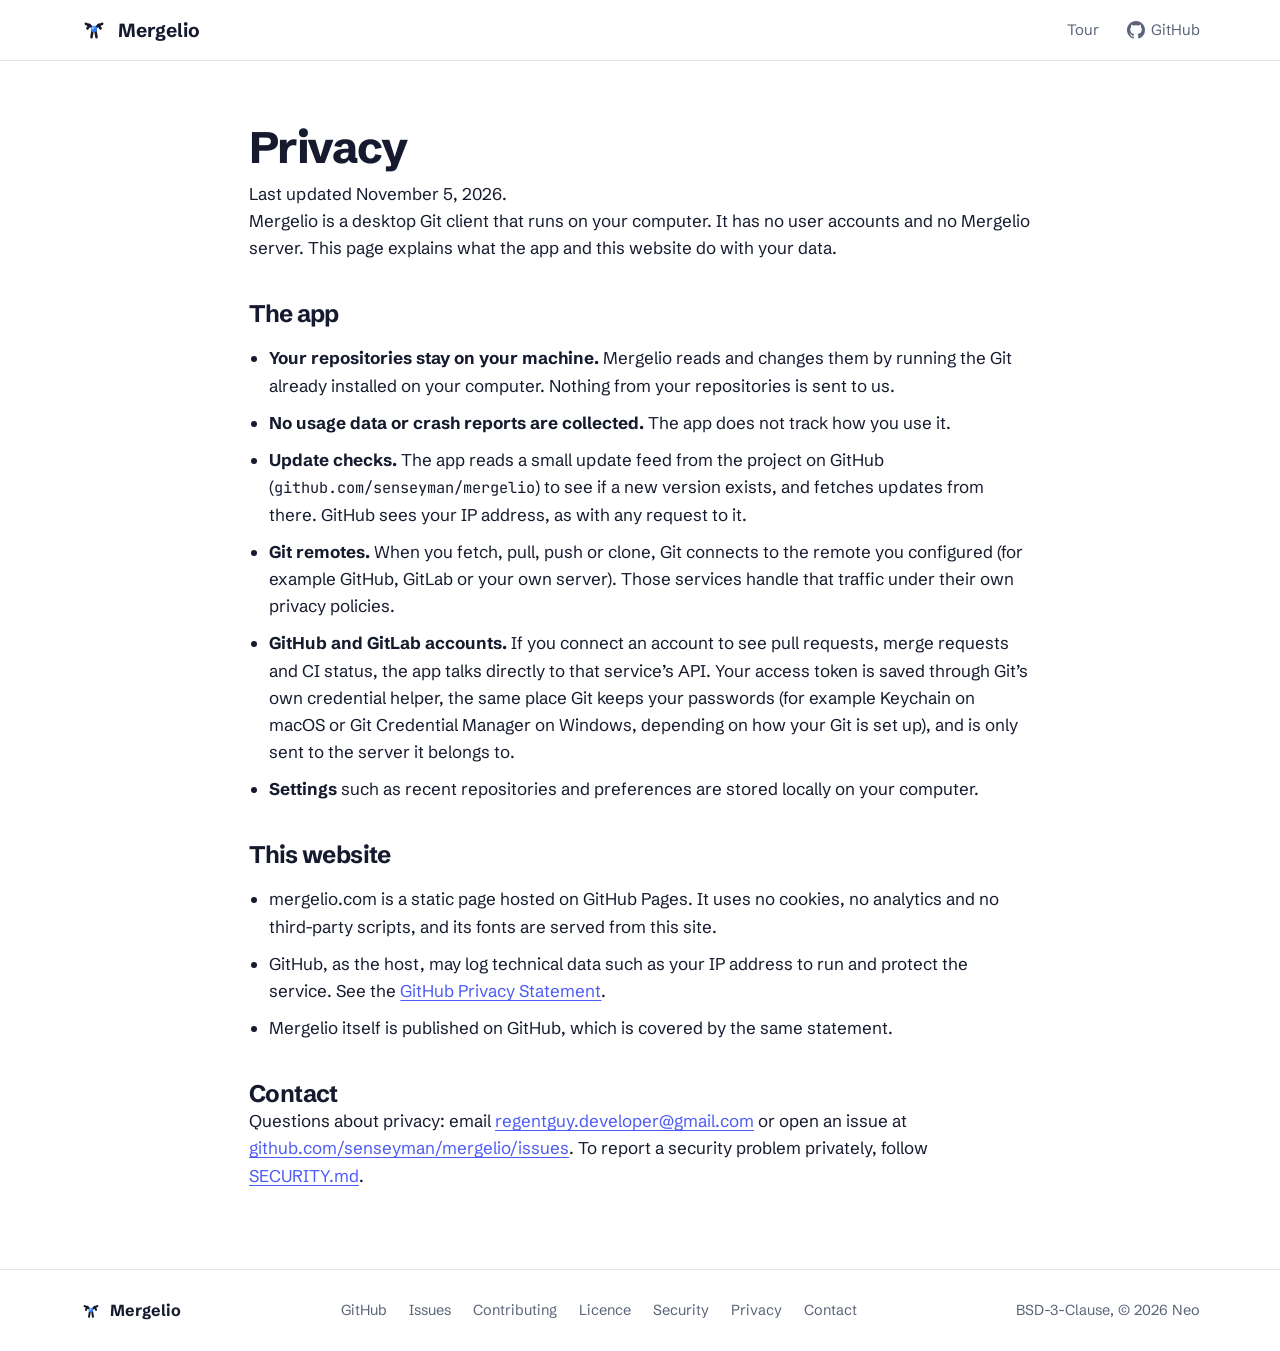
==== website/privacy.html @ a3da8dc9 "add website for mergelio" ====
<!doctype html>
<html lang="en">
<head>
  <meta charset="utf-8">
  <meta name="viewport" content="width=device-width, initial-scale=1">
  <title>Privacy — Mergelio</title>
  <meta name="description" content="What the Mergelio app and the mergelio.com website collect: no accounts, no analytics, no usage data.">
  <meta name="color-scheme" content="light dark">
  <meta name="theme-color" content="#ffffff" media="(prefers-color-scheme: light)">
  <meta name="theme-color" content="#0d1018" media="(prefers-color-scheme: dark)">
  <link rel="canonical" href="https://mergelio.com/privacy.html">
  <link rel="icon" type="image/png" href="img/favicon.png">
  <link rel="apple-touch-icon" href="img/apple-touch-icon.png">
  <link rel="preload" href="fonts/schibsted-grotesk.woff2" as="font" type="font/woff2" crossorigin>
  <link rel="stylesheet" href="style.css">
</head>
<body>
  <svg width="0" height="0" style="position:absolute" aria-hidden="true">
    <defs>
      <linearGradient id="node" x1="0.15" y1="0.1" x2="0.85" y2="0.95">
        <stop offset="0" stop-color="#57a8ff"/>
        <stop offset="1" stop-color="#1e6bf0"/>
      </linearGradient>
      <symbol id="mark" viewBox="0 0 100 100">
        <g stroke="currentColor" stroke-width="9" stroke-linecap="round" fill="none">
          <path d="M50 45 33 33M50 45 67 33M45 52 41 76M55 52 59 76M33 33 21 28M33 33 27 44M67 33 79 28M67 33 73 44"/>
        </g>
        <g fill="currentColor">
          <circle cx="33" cy="33" r="6.5"/><circle cx="67" cy="33" r="6.5"/>
          <circle cx="21" cy="28" r="4"/><circle cx="27" cy="44" r="4"/>
          <circle cx="79" cy="28" r="4"/><circle cx="73" cy="44" r="4"/>
        </g>
        <circle cx="50" cy="46" r="11" fill="url(#node)"/>
        <circle cx="46.5" cy="42.5" r="3.4" fill="#fff" fill-opacity=".55"/>
      </symbol>
    </defs>
  </svg>

  <a class="skip" href="#main">Skip to content</a>

  <header class="nav">
    <div class="wrap nav-row">
      <a class="brand" href="/" aria-label="Mergelio home">
        <svg class="brand-mark" aria-hidden="true"><use href="#mark"/></svg>
        <span>Mergelio</span>
      </a>
      <nav class="nav-links" aria-label="Main">
        <a href="/#tour">Tour</a>
        <a class="gh" href="https://github.com/senseyman/mergelio">
          <svg viewBox="0 0 16 16" aria-hidden="true"><path fill="currentColor" d="M8 0C3.58 0 0 3.58 0 8c0 3.54 2.29 6.53 5.47 7.59.4.07.55-.17.55-.38 0-.19-.01-.82-.01-1.49-2.01.37-2.53-.49-2.69-.94-.09-.23-.48-.94-.82-1.13-.28-.15-.68-.52-.01-.53.63-.01 1.08.58 1.23.82.72 1.21 1.87.87 2.33.66.07-.52.28-.87.51-1.07-1.78-.2-3.64-.89-3.64-3.95 0-.87.31-1.59.82-2.15-.08-.2-.36-1.02.08-2.12 0 0 .67-.21 2.2.82.64-.18 1.32-.27 2-.27s1.36.09 2 .27c1.53-1.04 2.2-.82 2.2-.82.44 1.1.16 1.92.08 2.12.51.56.82 1.27.82 2.15 0 3.07-1.87 3.75-3.65 3.95.29.25.54.73.54 1.48 0 1.07-.01 1.93-.01 2.2 0 .21.15.46.55.38A8.01 8.01 0 0 0 16 8c0-4.42-3.58-8-8-8"/></svg>
          GitHub
        </a>
      </nav>
    </div>
  </header>

  <main id="main" class="wrap prose">
    <h1>Privacy</h1>
    <p class="sub">Last updated November 5, 2026.</p>

    <p>Mergelio is a desktop Git client that runs on your computer. It has no user accounts and no Mergelio server. This page explains what the app and this website do with your data.</p>

    <h2>The app</h2>
    <ul>
      <li><b>Your repositories stay on your machine.</b> Mergelio reads and changes them by running the Git already installed on your computer. Nothing from your repositories is sent to us.</li>
      <li><b>No usage data or crash reports are collected.</b> The app does not track how you use it.</li>
      <li><b>Update checks.</b> The app reads a small update feed from the project on GitHub (<code>github.com/senseyman/mergelio</code>) to see if a new version exists, and fetches updates from there. GitHub sees your IP address, as with any request to it.</li>
      <li><b>Git remotes.</b> When you fetch, pull, push or clone, Git connects to the remote you configured (for example GitHub, GitLab or your own server). Those services handle that traffic under their own privacy policies.</li>
      <li><b>GitHub and GitLab accounts.</b> If you connect an account to see pull requests, merge requests and CI status, the app talks directly to that service’s API. Your access token is saved through Git’s own credential helper, the same place Git keeps your passwords (for example Keychain on macOS or Git Credential Manager on Windows, depending on how your Git is set up), and is only sent to the server it belongs to.</li>
      <li><b>Settings</b> such as recent repositories and preferences are stored locally on your computer.</li>
    </ul>

    <h2>This website</h2>
    <ul>
      <li>mergelio.com is a static page hosted on GitHub Pages. It uses no cookies, no analytics and no third-party scripts, and its fonts are served from this site.</li>
      <li>GitHub, as the host, may log technical data such as your IP address to run and protect the service. See the <a href="https://docs.github.com/en/site-policy/privacy-policies/github-general-privacy-statement">GitHub Privacy Statement</a>.</li>
      <li>Mergelio itself is published on GitHub, which is covered by the same statement.</li>
    </ul>

    <h2>Contact</h2>
    <p>Questions about privacy: email <a href="mailto:regentguy.developer@gmail.com">regentguy.developer@gmail.com</a> or open an issue at <a href="https://github.com/senseyman/mergelio/issues">github.com/senseyman/mergelio/issues</a>. To report a security problem privately, follow <a href="https://github.com/senseyman/mergelio/blob/main/SECURITY.md">SECURITY.md</a>.</p>
  </main>

  <footer class="foot">
    <div class="wrap foot-row">
      <span class="brand small"><svg class="brand-mark" aria-hidden="true"><use href="#mark"/></svg>Mergelio</span>
      <nav aria-label="Project">
        <a href="https://github.com/senseyman/mergelio">GitHub</a>
        <a href="https://github.com/senseyman/mergelio/issues">Issues</a>
        <a href="https://github.com/senseyman/mergelio/blob/main/CONTRIBUTING.md">Contributing</a>
        <a href="https://github.com/senseyman/mergelio/blob/main/LICENSE">Licence</a>
        <a href="https://github.com/senseyman/mergelio/blob/main/SECURITY.md">Security</a>
        <a href="/privacy.html">Privacy</a>
        <a href="mailto:regentguy.developer@gmail.com">Contact</a>
      </nav>
      <span class="copy-note">BSD-3-Clause, © 2026 Neo</span>
    </div>
  </footer>
</body>
</html>
---- website/style.css ----
/* Colours follow the app's own light and dark tokens; the lane colours are
   the ones the app uses to draw branches in the commit graph. */
@font-face {
  font-family: "Schibsted Grotesk";
  src: url("fonts/schibsted-grotesk.woff2") format("woff2");
  font-weight: 400 900;
  font-display: swap;
}
@font-face {
  font-family: "JetBrains Mono";
  src: url("fonts/jetbrains-mono.woff2") format("woff2");
  font-weight: 400;
  font-display: swap;
}

:root {
  --bg: #ffffff;
  --panel: #f6f7fb;
  --rule: #e3e6ee;
  --ink: #151a2e;
  --muted: #5a6378;
  --accent: #4c5bf5;
  --accent-ink: #ffffff;
  --lane-main: #4c5bf5;
  --lane-feature: #0d9488;
  --edge: #8d94a6;
  --font: "Schibsted Grotesk", -apple-system, BlinkMacSystemFont, "Segoe UI", sans-serif;
  --mono: "JetBrains Mono", ui-monospace, SFMono-Regular, Menlo, Consolas, monospace;
  --ease: cubic-bezier(0.3, 0.7, 0.2, 1);
}

@media (prefers-color-scheme: dark) {
  :root {
    --bg: #0d1018;
    --panel: #141823;
    --rule: #252b3a;
    --ink: #e9ebf3;
    --muted: #9aa3b7;
    --accent: #7c8cff;
    --accent-ink: #0d1018;
    --lane-main: #7c8cff;
    --lane-feature: #2cc4b3;
    --edge: #5d6780;
  }
}

* { box-sizing: border-box; }

html { scroll-behavior: smooth; scroll-padding-top: 76px; }

body {
  margin: 0;
  background: var(--bg);
  color: var(--ink);
  font: 400 17px/1.6 var(--font);
  -webkit-font-smoothing: antialiased;
  text-rendering: optimizeLegibility;
}

h1, h2, h3 { margin: 0; font-weight: 700; text-wrap: balance; }
p { margin: 0; }

a { color: var(--accent); text-decoration-thickness: 1px; text-underline-offset: 3px; }
a:hover { text-decoration-thickness: 2px; }
:focus-visible { outline: 2px solid var(--accent); outline-offset: 3px; border-radius: 6px; }

code { font-family: var(--mono); font-size: 0.84em; }

.wrap { width: min(1120px, 100% - 48px); margin-inline: auto; }

.skip {
  position: absolute;
  left: 16px;
  top: -60px;
  padding: 8px 14px;
  background: var(--ink);
  color: var(--bg);
  border-radius: 8px;
  z-index: 20;
}
.skip:focus { top: 12px; }

/* Header */
.nav {
  position: sticky;
  top: 0;
  z-index: 10;
  background: var(--bg);
  border-bottom: 1px solid var(--rule);
}
.nav-row { display: flex; align-items: center; justify-content: space-between; height: 60px; }
.brand { display: inline-flex; align-items: center; gap: 10px; font-weight: 700; font-size: 19px; color: var(--ink); text-decoration: none; }
.brand-mark { width: 28px; height: 28px; color: var(--ink); }
.brand.small { font-size: 16px; gap: 8px; }
.brand.small .brand-mark { width: 22px; height: 22px; }
.nav-links { display: flex; align-items: center; gap: 28px; font-size: 15px; }
.nav-links a { color: var(--muted); text-decoration: none; }
.nav-links a:hover { color: var(--ink); }
.gh { display: inline-flex; align-items: center; gap: 6px; }
.gh svg { width: 18px; height: 18px; }

/* Buttons */
.btn {
  display: inline-flex;
  align-items: center;
  justify-content: center;
  gap: 10px;
  min-height: 48px;
  padding: 0 22px;
  border: 1px solid transparent;
  border-radius: 10px;
  font: 600 16px/1 var(--font);
  text-decoration: none;
  white-space: nowrap;
  cursor: pointer;
}
.btn.primary { background: var(--accent); color: var(--accent-ink); }
.btn.primary:not(:disabled):hover { filter: brightness(1.08); }
.btn.primary small { font-weight: 500; font-size: 14px; opacity: 0.75; }
.btn.small { min-height: 40px; padding: 0 16px; font-size: 15px; }
.btn:disabled { cursor: default; opacity: 0.4; }

/* Hero */
.hero {
  display: grid;
  grid-template-columns: minmax(0, 1.05fr) minmax(0, 1fr);
  align-items: center;
  gap: 64px;
  padding: 88px 0 104px;
}
h1 {
  font-size: clamp(42px, 6vw, 74px);
  line-height: 1.02;
  letter-spacing: -0.035em;
  font-weight: 750;
}
.lead { max-width: 34em; margin-top: 28px; font-size: clamp(18px, 1.9vw, 20px); line-height: 1.55; color: var(--muted); }
.cta { display: flex; flex-wrap: wrap; gap: 12px; margin-top: 36px; }
.cta-note { max-width: 36em; margin-top: 18px; color: var(--muted); font-size: 14.5px; }

/* The merge-and-undo demo: one graph, three states driven by data-state. */
.demo {
  margin: 0;
  padding: 28px 28px 24px;
  border: 1px solid var(--rule);
  border-radius: 16px;
  background: var(--panel);
}
.demo-graph { display: block; width: 100%; height: auto; overflow: visible; }
.demo-graph .edge { fill: none; stroke-width: 4; stroke-linecap: round; }
.lane-main .edge { stroke: var(--lane-main); }
.lane-feature .edge { stroke: var(--lane-feature); }
.nodes-main circle, .nodes-feature circle { stroke: var(--panel); stroke-width: 3; }
.nodes-main circle { fill: var(--lane-main); }
.nodes-feature circle { fill: var(--lane-feature); }

.demo-graph .grow { stroke-dasharray: 1; stroke-dashoffset: 1; transition: stroke-dashoffset 0.45s var(--ease); }
.merge-node { opacity: 0; transform: scale(0.4); transform-box: fill-box; transform-origin: center; transition: opacity 0.2s, transform 0.3s var(--ease); }
.merge-node circle { fill: var(--lane-main); stroke: var(--panel); stroke-width: 3; }
.merge-node .merge-dot { fill: var(--panel); stroke: none; }

.ref rect { stroke-width: 1.5; }
.ref text { font: 600 12.5px var(--font); text-anchor: middle; }
.ref-main rect { fill: var(--lane-main); stroke: var(--lane-main); }
.ref-main text { fill: var(--accent-ink); }
.ref-feature rect { fill: var(--panel); stroke: var(--lane-feature); }
.ref-feature text { fill: var(--ink); }
.ref-main { transition: transform 0.4s var(--ease); }

.demo[data-state="merged"] .grow { stroke-dashoffset: 0; }
.demo[data-state="merged"] .merge-node { opacity: 1; transform: none; transition-delay: 0.3s; }
.demo[data-state="merged"] .ref-main { transform: translateX(92px); transition-delay: 0.3s; }
/* Going back runs the same moves in reverse order: node, pointer, then lines. */
.demo:not([data-state="merged"]) .grow { transition-delay: 0.25s; }

.demo figcaption { margin-top: 20px; }
.demo-status { min-height: 3.2em; font-size: 15.5px; line-height: 1.55; }
.demo-actions { display: flex; flex-wrap: wrap; gap: 10px; margin-top: 14px; }
.demo-actions[hidden] { display: none; }

/* Section headings */
h2 {
  font-size: clamp(30px, 3.8vw, 44px);
  line-height: 1.08;
  letter-spacing: -0.025em;
}

/* Tour: the steps hang off one lane, like commits on a branch. */
.tour { padding: 96px 0 40px; border-top: 1px solid var(--rule); }
.tour h2 { margin-bottom: 56px; }
.lane { list-style: none; margin: 0; padding: 0; }
.step { position: relative; padding: 0 0 72px 64px; }
.step::before {
  content: "";
  position: absolute;
  left: 11px;
  top: 14px;
  bottom: -14px;
  width: 4px;
  border-radius: 2px;
  background: var(--lane-main);
}
.step::after {
  content: "";
  position: absolute;
  left: 3px;
  top: 6px;
  width: 20px;
  height: 20px;
  border-radius: 50%;
  background: var(--lane-main);
  box-shadow: 0 0 0 5px var(--bg);
}
.step:last-child { padding-bottom: 24px; }
.step:last-child::before { display: none; }
/* The last step is where the branch head sits. */
.step-head::after { width: 26px; height: 26px; left: 0; top: 3px; background: var(--bg); border: 7px solid var(--lane-main); box-shadow: none; }
.step h3 { font-size: clamp(23px, 2.4vw, 28px); line-height: 1.2; letter-spacing: -0.015em; }
.step p { max-width: 36em; margin-top: 12px; color: var(--muted); }
.shot { display: block; margin-top: 32px; }
/* Crops of one panel sit a little narrower than the whole-window shot, so
   the window reads as the frame and the crops as close-ups of it. */
.shot-crop { max-width: 940px; }
.step-split .shot-side { max-width: 520px; }
@media (min-width: 960px) {
  .step-split {
    display: grid;
    grid-template-columns: minmax(0, 1fr) minmax(0, 480px);
    grid-template-rows: auto 1fr;
    column-gap: 56px;
  }
  .step-split h3, .step-split p { grid-column: 1; }
  .step-split .shot-side { grid-column: 2; grid-row: 1 / span 2; margin-top: 0; }
}
.shot img {
  display: block;
  width: 100%;
  height: auto;
  border: 1px solid var(--rule);
  border-radius: 12px;
}

/* The undo clip: one video per theme, only the visible one ever loads. */
.clip { margin: 32px 0 0; }
.clip video {
  display: block;
  width: 100%;
  height: auto;
  border: 1px solid var(--rule);
  border-radius: 12px;
  background: var(--panel);
}
.clip-dark { display: none !important; }
@media (prefers-color-scheme: dark) {
  .clip-light { display: none !important; }
  .clip-dark { display: block !important; }
}
.clip figcaption { display: flex; align-items: flex-start; justify-content: space-between; gap: 20px; margin-top: 14px; }
.clip figcaption p { max-width: 36em; color: var(--muted); font-size: 15.5px; }
.clip-toggle[hidden] { display: none; }

/* Also */
.also { padding: 88px 0; border-top: 1px solid var(--rule); }
.also h2 { margin-bottom: 44px; }
.also-list {
  display: grid;
  grid-template-columns: repeat(2, minmax(0, 1fr));
  gap: 44px 64px;
  margin: 0;
}
.also-list > div { padding-top: 20px; border-top: 1px solid var(--rule); }
.also-list dt { font-weight: 700; font-size: 19px; }
.also-list dd { margin: 8px 0 0; max-width: 34em; color: var(--muted); }

.sub { margin-top: 10px; color: var(--muted); }
.clip-toggle {
  flex: none;
  min-height: 38px;
  padding: 0 12px;
  border: 1px solid var(--edge);
  border-radius: 8px;
  background: var(--bg);
  color: var(--muted);
  font: 600 13px var(--font);
  cursor: pointer;
}
.clip-toggle:hover { color: var(--ink); border-color: var(--muted); }

/* Privacy page */
.prose { max-width: 46em; padding: 64px 0 80px; }
.prose h1 { font-size: clamp(32px, 5vw, 44px); }
.prose h2 { margin-top: 40px; font-size: 24px; }
.prose p, .prose li { color: var(--ink); line-height: 1.6; }
.prose ul { padding-left: 1.2em; }
.prose li + li { margin-top: 10px; }
.prose code { font-size: .9em; overflow-wrap: anywhere; }

/* Footer */
.foot { border-top: 1px solid var(--rule); padding: 28px 0; color: var(--muted); font-size: 14.5px; }
.foot-row { display: flex; flex-wrap: wrap; align-items: center; justify-content: space-between; gap: 16px; }
.foot nav { display: flex; flex-wrap: wrap; gap: 22px; }
.foot nav a { color: var(--muted); text-decoration: none; }
.foot nav a:hover { color: var(--ink); }

@media (max-width: 960px) {
  .hero { grid-template-columns: 1fr; gap: 48px; padding: 64px 0 80px; }
}

@media (max-width: 640px) {
  .wrap { width: min(1120px, 100% - 32px); }
  .nav-links { gap: 20px; }
  .nav-links a:not(.gh) { display: none; }
  .hero { padding: 44px 0 64px; }
  .demo { padding: 20px 16px 18px; }
  .demo-status { min-height: 4.7em; }
  .tour, .also { padding-top: 64px; }
  .step { padding-left: 44px; padding-bottom: 56px; }
  .also-list { grid-template-columns: 1fr; gap: 28px; }
}

@media (prefers-reduced-motion: reduce) {
  html { scroll-behavior: auto; }
  .demo *, .demo-graph * { transition: none !important; }
}
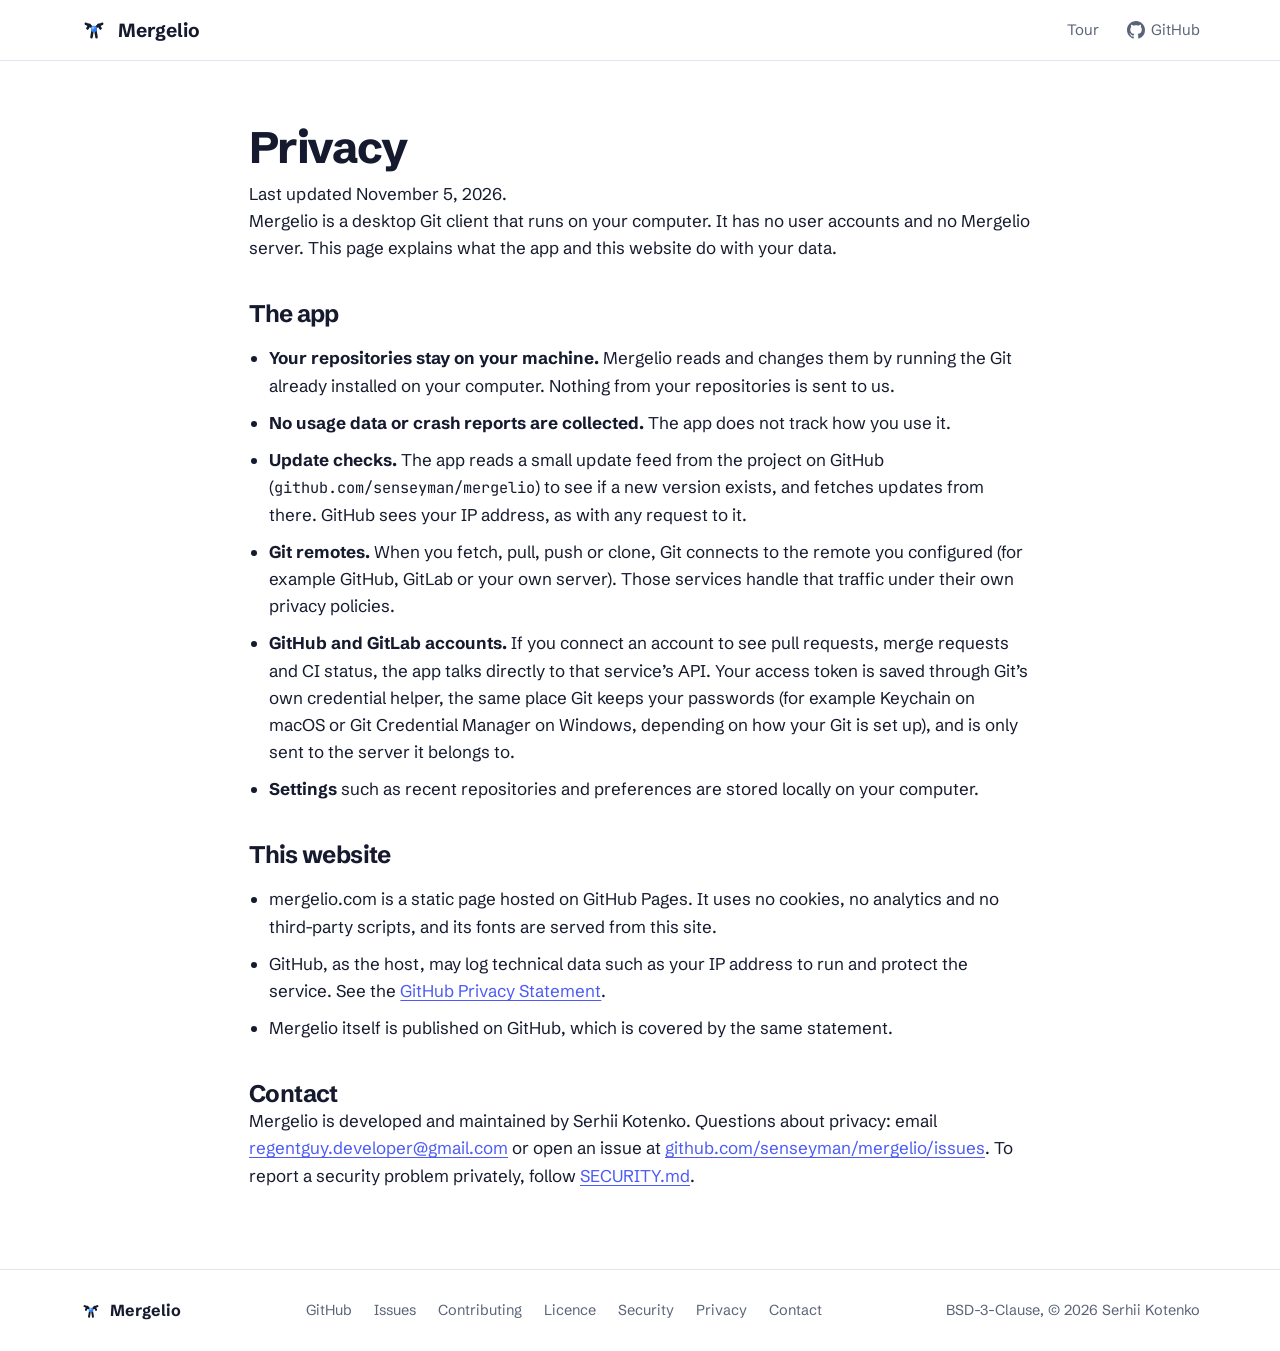
==== commit 33215fd7: "chore: author name Replace the "Neo" handle with the author's real name in the licence, README, site" ====
--- a/website/privacy.html
+++ b/website/privacy.html
@@ -78,7 +78,7 @@
     </ul>
 
     <h2>Contact</h2>
-    <p>Questions about privacy: email <a href="mailto:regentguy.developer@gmail.com">regentguy.developer@gmail.com</a> or open an issue at <a href="https://github.com/senseyman/mergelio/issues">github.com/senseyman/mergelio/issues</a>. To report a security problem privately, follow <a href="https://github.com/senseyman/mergelio/blob/main/SECURITY.md">SECURITY.md</a>.</p>
+    <p>Mergelio is developed and maintained by Serhii Kotenko. Questions about privacy: email <a href="mailto:regentguy.developer@gmail.com">regentguy.developer@gmail.com</a> or open an issue at <a href="https://github.com/senseyman/mergelio/issues">github.com/senseyman/mergelio/issues</a>. To report a security problem privately, follow <a href="https://github.com/senseyman/mergelio/blob/main/SECURITY.md">SECURITY.md</a>.</p>
   </main>
 
   <footer class="foot">
@@ -93,7 +93,7 @@
         <a href="/privacy.html">Privacy</a>
         <a href="mailto:regentguy.developer@gmail.com">Contact</a>
       </nav>
-      <span class="copy-note">BSD-3-Clause, © 2026 Neo</span>
+      <span class="copy-note">BSD-3-Clause, © 2026 Serhii Kotenko</span>
     </div>
   </footer>
 </body>
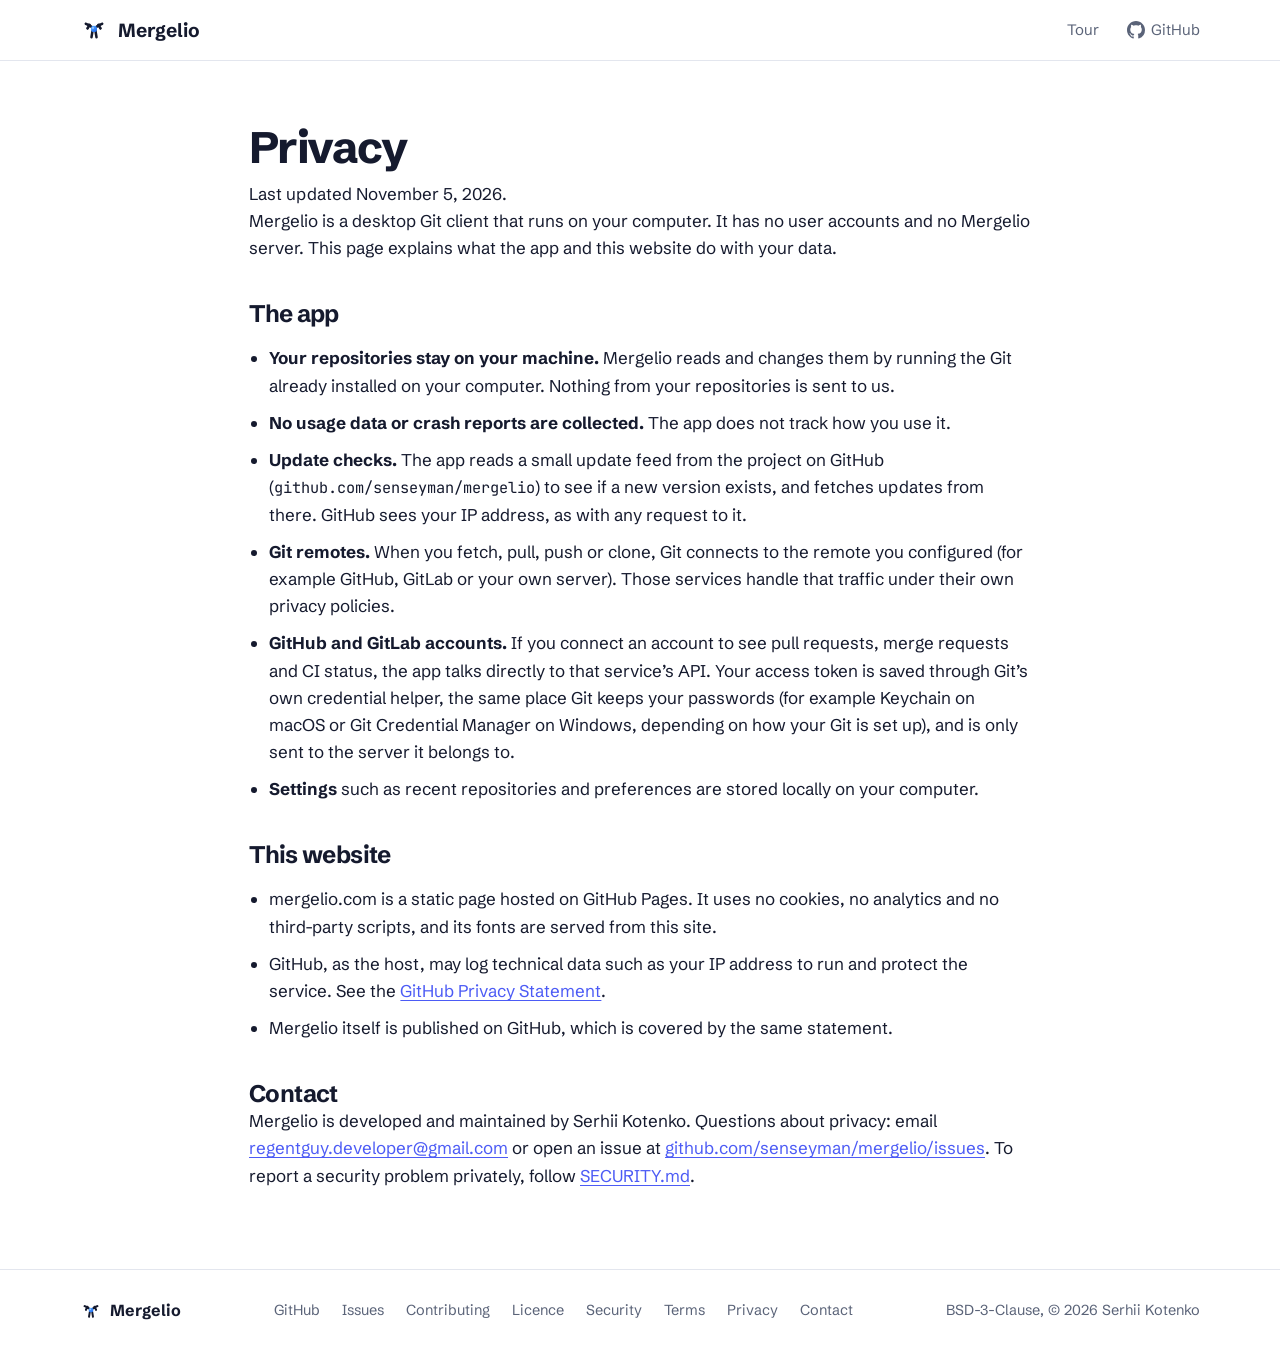
==== commit a0c40ee3: "upd website for google search" ====
--- a/website/privacy.html
+++ b/website/privacy.html
@@ -90,6 +90,7 @@
         <a href="https://github.com/senseyman/mergelio/blob/main/CONTRIBUTING.md">Contributing</a>
         <a href="https://github.com/senseyman/mergelio/blob/main/LICENSE">Licence</a>
         <a href="https://github.com/senseyman/mergelio/blob/main/SECURITY.md">Security</a>
+        <a href="/terms.html">Terms</a>
         <a href="/privacy.html">Privacy</a>
         <a href="mailto:regentguy.developer@gmail.com">Contact</a>
       </nav>
--- a/website/style.css
+++ b/website/style.css
@@ -117,7 +117,6 @@
 .btn.primary { background: var(--accent); color: var(--accent-ink); }
 .btn.primary:not(:disabled):hover { filter: brightness(1.08); }
 .btn.primary small { font-weight: 500; font-size: 14px; opacity: 0.75; }
-.btn.small { min-height: 40px; padding: 0 16px; font-size: 15px; }
 .btn:disabled { cursor: default; opacity: 0.4; }
 
 /* Hero */
@@ -137,46 +136,142 @@
 .lead { max-width: 34em; margin-top: 28px; font-size: clamp(18px, 1.9vw, 20px); line-height: 1.55; color: var(--muted); }
 .cta { display: flex; flex-wrap: wrap; gap: 12px; margin-top: 36px; }
 .cta-note { max-width: 36em; margin-top: 18px; color: var(--muted); font-size: 14.5px; }
-
-/* The merge-and-undo demo: one graph, three states driven by data-state. */
-.demo {
-  margin: 0;
-  padding: 28px 28px 24px;
-  border: 1px solid var(--rule);
-  border-radius: 16px;
+.cta-alt { margin-top: 14px; color: var(--muted); font-size: 15px; }
+.cta-alt[hidden] { display: none; }
+
+/* Download icon inside buttons */
+.btn .i { flex: none; width: 20px; height: 20px; }
+.btn.big { min-height: 60px; padding: 0 26px; border-radius: 12px; font-size: 17px; }
+.btn.big .i { width: 22px; height: 22px; }
+.btn-text { display: flex; flex-direction: column; align-items: flex-start; gap: 5px; text-align: left; }
+.btn-text small { font-weight: 500; font-size: 13px; line-height: 1.2; opacity: 0.8; white-space: normal; }
+.btn.quiet { background: transparent; color: var(--ink); border-color: var(--edge); }
+.btn.quiet:not(:disabled):hover { border-color: var(--muted); }
+
+/* Hero playground: a small app window with a live commit graph. */
+.play { margin: 0; min-width: 0; }
+.win {
+  overflow: hidden;
+  border: 1px solid var(--rule);
+  border-radius: 14px;
+  background: var(--bg);
+  box-shadow: 0 1px 2px rgb(0 0 0 / 0.04), 0 24px 60px -24px rgb(21 26 46 / 0.28);
+}
+.win-bar {
+  display: flex;
+  align-items: center;
+  gap: 12px;
+  height: 40px;
+  padding: 0 10px 0 14px;
+  border-bottom: 1px solid var(--rule);
   background: var(--panel);
 }
-.demo-graph { display: block; width: 100%; height: auto; overflow: visible; }
-.demo-graph .edge { fill: none; stroke-width: 4; stroke-linecap: round; }
-.lane-main .edge { stroke: var(--lane-main); }
-.lane-feature .edge { stroke: var(--lane-feature); }
-.nodes-main circle, .nodes-feature circle { stroke: var(--panel); stroke-width: 3; }
-.nodes-main circle { fill: var(--lane-main); }
-.nodes-feature circle { fill: var(--lane-feature); }
-
-.demo-graph .grow { stroke-dasharray: 1; stroke-dashoffset: 1; transition: stroke-dashoffset 0.45s var(--ease); }
-.merge-node { opacity: 0; transform: scale(0.4); transform-box: fill-box; transform-origin: center; transition: opacity 0.2s, transform 0.3s var(--ease); }
-.merge-node circle { fill: var(--lane-main); stroke: var(--panel); stroke-width: 3; }
-.merge-node .merge-dot { fill: var(--panel); stroke: none; }
-
-.ref rect { stroke-width: 1.5; }
-.ref text { font: 600 12.5px var(--font); text-anchor: middle; }
-.ref-main rect { fill: var(--lane-main); stroke: var(--lane-main); }
-.ref-main text { fill: var(--accent-ink); }
-.ref-feature rect { fill: var(--panel); stroke: var(--lane-feature); }
-.ref-feature text { fill: var(--ink); }
-.ref-main { transition: transform 0.4s var(--ease); }
-
-.demo[data-state="merged"] .grow { stroke-dashoffset: 0; }
-.demo[data-state="merged"] .merge-node { opacity: 1; transform: none; transition-delay: 0.3s; }
-.demo[data-state="merged"] .ref-main { transform: translateX(92px); transition-delay: 0.3s; }
-/* Going back runs the same moves in reverse order: node, pointer, then lines. */
-.demo:not([data-state="merged"]) .grow { transition-delay: 0.25s; }
-
-.demo figcaption { margin-top: 20px; }
-.demo-status { min-height: 3.2em; font-size: 15.5px; line-height: 1.55; }
-.demo-actions { display: flex; flex-wrap: wrap; gap: 10px; margin-top: 14px; }
-.demo-actions[hidden] { display: none; }
+.win-dots { display: inline-flex; gap: 7px; }
+.win-dots i { width: 11px; height: 11px; border-radius: 50%; background: var(--rule); }
+.win-title { flex: 1; min-width: 0; font-size: 13px; font-weight: 600; color: var(--ink); white-space: nowrap; overflow: hidden; text-overflow: ellipsis; }
+.win-title span { font-weight: 400; color: var(--muted); }
+.tour-toggle {
+  display: inline-flex;
+  align-items: center;
+  gap: 7px;
+  height: 26px;
+  padding: 0 10px;
+  border: 1px solid var(--rule);
+  border-radius: 999px;
+  background: var(--bg);
+  color: var(--muted);
+  font: 600 12px var(--font);
+  cursor: pointer;
+}
+.tour-toggle::before { content: ""; width: 7px; height: 7px; border-radius: 50%; background: var(--edge); }
+.play.touring .tour-toggle::before { background: var(--lane-feature); animation: pulse 1.6s ease-in-out infinite; }
+.tour-toggle:hover { color: var(--ink); }
+.tour-toggle[hidden] { display: none; }
+@keyframes pulse { 50% { opacity: 0.3; } }
+
+.win-tools { display: flex; flex-wrap: wrap; gap: 8px; padding: 12px 14px; border-bottom: 1px solid var(--rule); }
+.win-tools[hidden] { display: none; }
+.tool {
+  min-height: 32px;
+  padding: 0 12px;
+  border: 1px solid var(--rule);
+  border-radius: 8px;
+  background: var(--panel);
+  color: var(--ink);
+  font: 600 13px var(--font);
+  cursor: pointer;
+  transition: border-color 0.15s, background 0.15s;
+}
+.tool:not(:disabled):hover { border-color: var(--accent); }
+.tool:disabled { cursor: default; opacity: 0.4; }
+
+.win-graph { position: relative; }
+.win-graph picture img { display: block; width: 100%; height: auto; }
+.win-graph.live { overflow: hidden; }
+.g-svg { position: absolute; left: 0; top: 0; overflow: visible; }
+.g-edge { fill: none; stroke-width: 3; stroke-linecap: round; stroke-dasharray: 1; transition: d 0.5s var(--ease), opacity 0.35s; }
+.g-edge.enter { animation: draw 0.5s var(--ease) 0.15s backwards; }
+@keyframes draw { from { stroke-dashoffset: 1; } }
+.g-edge.out { opacity: 0; }
+.g-edge.lane-0 { stroke: var(--lane-main); }
+.g-edge.lane-1 { stroke: var(--lane-feature); }
+.g-node { transition: transform 0.5s var(--ease), opacity 0.35s; }
+.g-node circle { stroke: var(--bg); stroke-width: 3; }
+.g-node.enter circle { transform-box: fill-box; transform-origin: center; animation: pop 0.35s var(--ease) 0.2s backwards; }
+@keyframes pop { from { transform: scale(0); } }
+.g-node.lane-0 circle { fill: var(--lane-main); }
+.g-node.lane-1 circle { fill: var(--lane-feature); }
+.g-node circle.g-hole { fill: var(--bg); stroke: none; }
+.g-node.out { opacity: 0; }
+
+.g-rows { list-style: none; margin: 0; padding: 0; }
+.g-row {
+  position: absolute;
+  left: var(--gutter, 58px);
+  right: 10px;
+  top: 0;
+  display: flex;
+  align-items: center;
+  gap: 12px;
+  height: 34px;
+  padding: 0 8px;
+  border-radius: 7px;
+  font-size: 14px;
+  transition: transform 0.5s var(--ease), opacity 0.35s, background 0.6s;
+}
+.g-row.out { opacity: 0; }
+.g-row.enter { animation: rise 0.4s var(--ease) backwards; }
+@keyframes rise { from { opacity: 0; } }
+.g-row.new { background: color-mix(in srgb, var(--accent) 12%, transparent); }
+.g-sha { flex: none; color: var(--muted); font-size: 12px; }
+.g-msg { flex: 1; min-width: 0; overflow: hidden; white-space: nowrap; text-overflow: ellipsis; color: var(--ink); }
+.g-row.fixup .g-msg { color: var(--muted); font-style: italic; }
+.g-refs { flex: none; display: inline-flex; gap: 6px; }
+.pill { padding: 2px 9px; border-radius: 999px; font-size: 12px; font-weight: 600; line-height: 1.5; }
+.pill.lane-0 { background: var(--lane-main); color: var(--accent-ink); }
+.pill.lane-1 { border: 1.5px solid var(--lane-feature); color: var(--ink); padding: 0.5px 8px; }
+
+.win-foot {
+  display: flex;
+  align-items: center;
+  gap: 12px;
+  padding: 10px 14px;
+  border-top: 1px solid var(--rule);
+  background: var(--panel);
+  font-size: 12.5px;
+}
+.win-foot[hidden] { display: none; }
+.j-label { flex: none; font-weight: 700; color: var(--muted); text-transform: uppercase; letter-spacing: 0.06em; font-size: 11px; }
+.journal { flex: 1; min-width: 0; display: flex; gap: 6px; margin: 0; padding: 0; list-style: none; overflow: hidden; white-space: nowrap;
+  -webkit-mask-image: linear-gradient(90deg, #000 80%, transparent); mask-image: linear-gradient(90deg, #000 80%, transparent); }
+.journal li { flex: none; }
+.journal li { padding: 2px 8px; border-radius: 6px; background: var(--bg); border: 1px solid var(--rule); color: var(--ink); }
+.journal li.j-undone { color: var(--muted); text-decoration: line-through; opacity: 0.7; }
+.journal li.j-empty { border-style: dashed; background: none; color: var(--muted); }
+.win-undo { flex: none; display: inline-flex; gap: 6px; }
+.win-undo .tool { min-height: 28px; padding: 0 10px; font-size: 12.5px; background: var(--bg); }
+
+.play-status { min-height: 3.2em; margin-top: 18px; color: var(--muted); font-size: 15px; line-height: 1.55; }
 
 /* Section headings */
 h2 {
@@ -272,7 +367,126 @@
 .also-list dt { font-weight: 700; font-size: 19px; }
 .also-list dd { margin: 8px 0 0; max-width: 34em; color: var(--muted); }
 
+/* Downloads */
+.download { padding: 88px 0 96px; border-top: 1px solid var(--rule); }
 .sub { margin-top: 10px; color: var(--muted); }
+
+.os-tabs {
+  display: grid;
+  grid-template-columns: repeat(3, minmax(0, 1fr));
+  gap: 6px;
+  margin-top: 40px;
+  padding: 6px;
+  border: 1px solid var(--rule);
+  border-radius: 14px;
+  background: var(--panel);
+}
+.os-tabs[hidden] { display: none; }
+.os-tab {
+  position: relative;
+  display: flex;
+  flex-direction: column;
+  align-items: flex-start;
+  gap: 2px;
+  padding: 12px 16px;
+  border: 1px solid transparent;
+  border-radius: 10px;
+  background: transparent;
+  color: var(--muted);
+  font: inherit;
+  text-align: left;
+  cursor: pointer;
+  transition: background 0.15s, color 0.15s, border-color 0.15s;
+}
+.os-tab:hover { color: var(--ink); }
+.os-tab[aria-selected="true"] { background: var(--bg); color: var(--ink); border-color: var(--rule); box-shadow: 0 1px 2px rgb(0 0 0 / 0.06); }
+.os-name { font-weight: 700; font-size: 18px; line-height: 1.3; }
+.os-meta { font-size: 13.5px; color: var(--muted); }
+.os-tab.yours::after {
+  content: "Your system";
+  position: absolute;
+  top: 12px;
+  right: 14px;
+  padding: 2px 8px;
+  border-radius: 999px;
+  background: color-mix(in srgb, var(--accent) 14%, transparent);
+  color: var(--accent);
+  font-size: 12px;
+  font-weight: 600;
+}
+
+.os-panel {
+  display: grid;
+  grid-template-columns: minmax(0, 0.9fr) minmax(0, 1.3fr);
+  gap: 48px;
+  margin-top: 28px;
+  padding: 32px;
+  border: 1px solid var(--rule);
+  border-radius: 16px;
+}
+.os-panel[hidden] { display: none; }
+.os-about h3 { font-size: 26px; letter-spacing: -0.015em; }
+.req { margin-top: 4px; color: var(--muted); font-size: 15px; }
+.how { margin: 20px 0 0; padding: 0; list-style: none; counter-reset: how; }
+.how li { position: relative; padding-left: 36px; counter-increment: how; }
+.how li::before {
+  content: counter(how);
+  position: absolute;
+  left: 0;
+  top: 2px;
+  display: grid;
+  place-items: center;
+  width: 24px;
+  height: 24px;
+  border-radius: 50%;
+  background: color-mix(in srgb, var(--accent) 14%, transparent);
+  color: var(--accent);
+  font-size: 13px;
+  font-weight: 700;
+}
+.how li + li { margin-top: 10px; }
+.how-note { margin-top: 20px; }
+.trust { margin-top: 20px; padding-left: 14px; border-left: 3px solid var(--lane-feature); color: var(--muted); font-size: 15px; }
+
+.files { display: grid; gap: 16px; align-content: start; }
+.file { padding: 18px; border: 1px solid var(--rule); border-radius: 12px; background: var(--panel); }
+.file-top { display: flex; align-items: center; gap: 14px; }
+.file-kind {
+  flex: none;
+  display: grid;
+  place-items: center;
+  width: 52px;
+  height: 52px;
+  border-radius: 10px;
+  background: var(--bg);
+  border: 1px solid var(--rule);
+  color: var(--accent);
+  font: 700 14px var(--mono);
+}
+.file-info { flex: 1; min-width: 0; display: flex; flex-direction: column; }
+.file-for { font-weight: 700; font-size: 15.5px; }
+.file-name { font-size: 13px; color: var(--ink); overflow-wrap: anywhere; }
+.file-size { color: var(--muted); font-size: 13.5px; }
+.file-top .btn { flex: none; }
+
+.cmd, .sha { display: flex; align-items: center; gap: 8px; min-width: 0; margin-top: 12px; }
+.cmd code, .sha code {
+  flex: 1;
+  min-width: 0;
+  padding: 9px 12px;
+  border: 1px solid var(--rule);
+  border-radius: 8px;
+  background: var(--bg);
+  color: var(--ink);
+  font-size: 12.5px;
+  line-height: 1.5;
+  overflow-wrap: anywhere;
+}
+.sha-label { flex: none; color: var(--muted); font-size: 12px; font-weight: 600; letter-spacing: 0.04em; text-transform: uppercase; }
+.sha code { color: var(--muted); font-size: 11.5px; }
+.fine { margin-top: 28px; max-width: 46em; color: var(--muted); font-size: 15px; }
+
+.copy,
 .clip-toggle {
   flex: none;
   min-height: 38px;
@@ -284,7 +498,9 @@
   font: 600 13px var(--font);
   cursor: pointer;
 }
+.copy:hover,
 .clip-toggle:hover { color: var(--ink); border-color: var(--muted); }
+.copy.done { color: var(--lane-feature); border-color: var(--lane-feature); }
 
 /* Privacy page */
 .prose { max-width: 46em; padding: 64px 0 80px; }
@@ -304,6 +520,7 @@
 
 @media (max-width: 960px) {
   .hero { grid-template-columns: 1fr; gap: 48px; padding: 64px 0 80px; }
+  .os-panel { grid-template-columns: 1fr; gap: 28px; }
 }
 
 @media (max-width: 640px) {
@@ -311,14 +528,27 @@
   .nav-links { gap: 20px; }
   .nav-links a:not(.gh) { display: none; }
   .hero { padding: 44px 0 64px; }
-  .demo { padding: 20px 16px 18px; }
-  .demo-status { min-height: 4.7em; }
-  .tour, .also { padding-top: 64px; }
+  .win-tools { gap: 6px; padding: 10px; }
+  .tool { padding: 0 10px; font-size: 12.5px; }
+  .win-title span { display: none; }
+  .play-status { min-height: 4.7em; }
+  .tour, .also, .download { padding-top: 64px; }
+  .cta .btn { width: 100%; justify-content: flex-start; }
+  .os-tabs { grid-template-columns: 1fr; }
+  .os-tab { flex-direction: row; align-items: baseline; gap: 10px; }
+  .os-tab.yours::after { top: 50%; transform: translateY(-50%); }
+  .os-panel { padding: 22px 16px; }
+  .file { padding: 14px; }
+  .file-top { flex-wrap: wrap; }
+  .file-top .btn { width: 100%; }
+  .sha { flex-wrap: wrap; }
+  .sha code { flex-basis: 100%; order: 2; }
+  .sha .copy { order: 1; margin-left: auto; }
   .step { padding-left: 44px; padding-bottom: 56px; }
   .also-list { grid-template-columns: 1fr; gap: 28px; }
 }
 
 @media (prefers-reduced-motion: reduce) {
   html { scroll-behavior: auto; }
-  .demo *, .demo-graph * { transition: none !important; }
-}
+  .g-svg *, .g-row, .os-tab { transition: none !important; animation: none !important; }
+}
